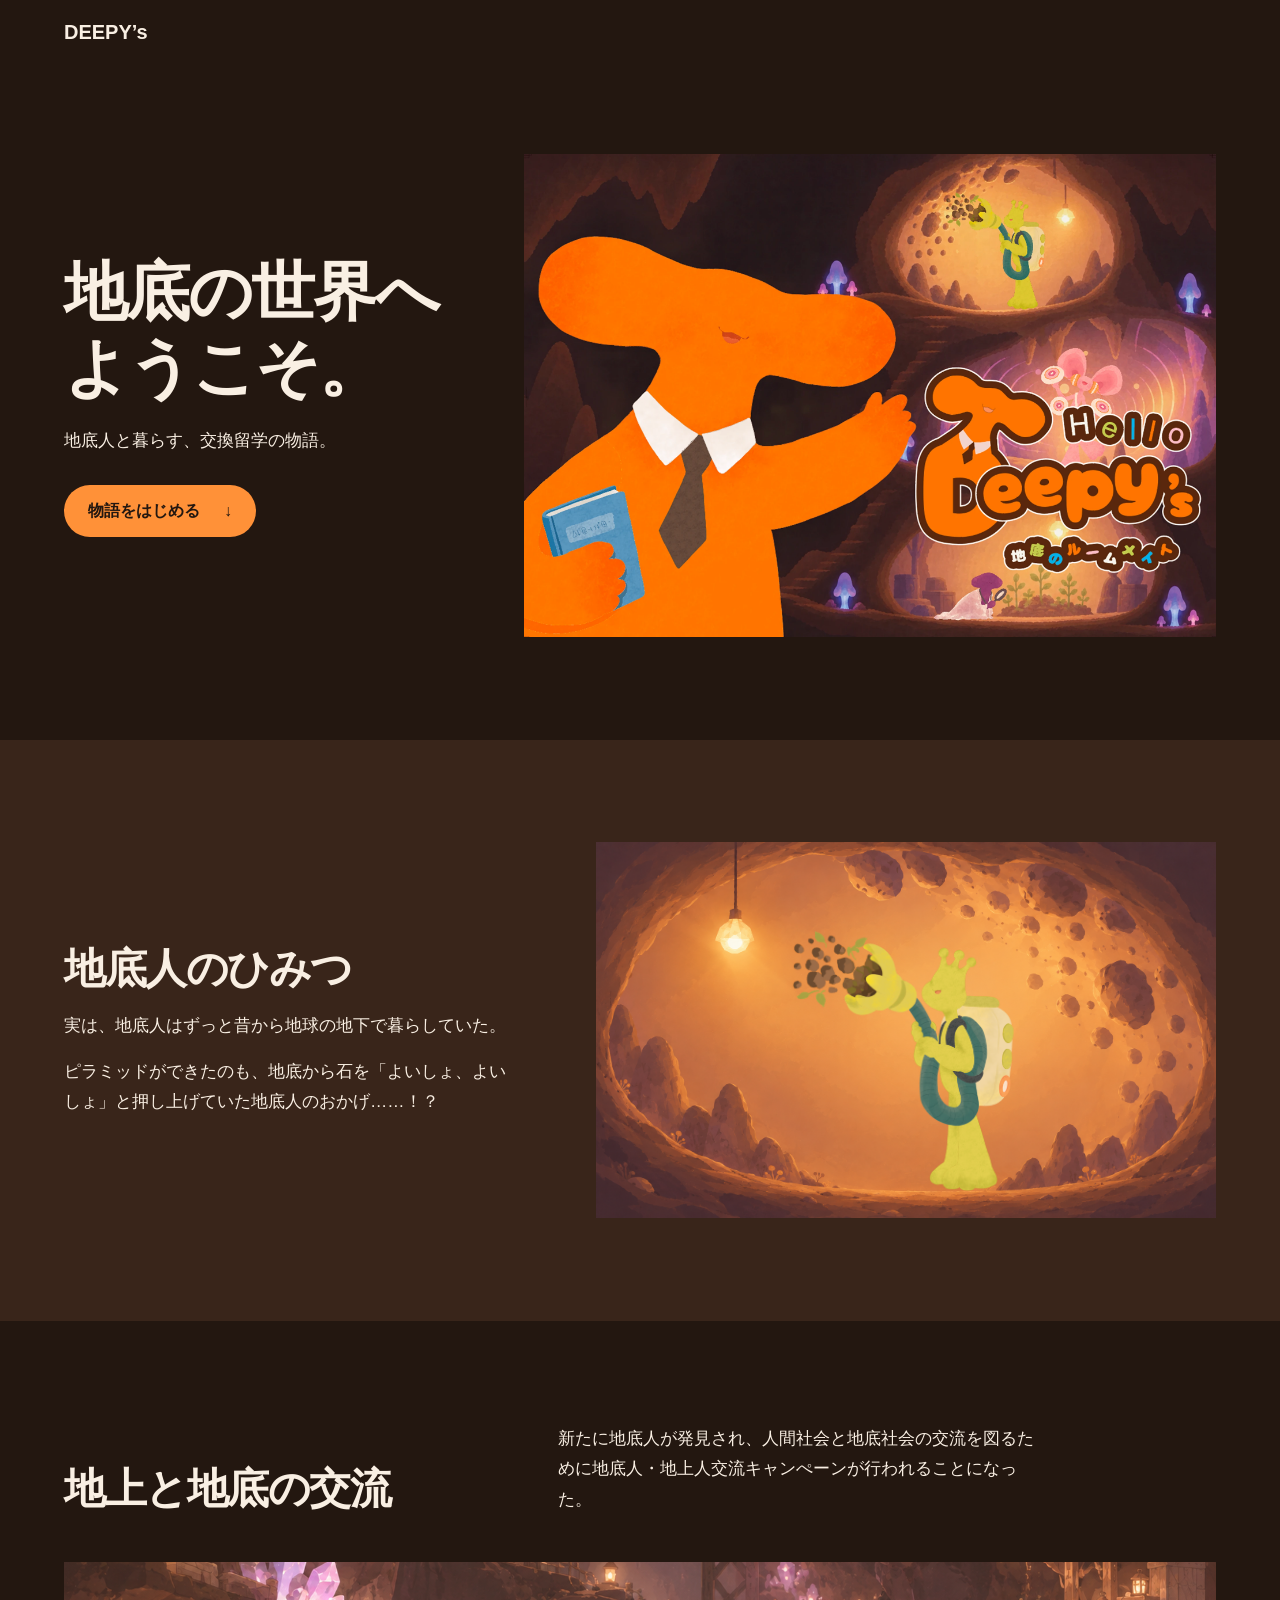
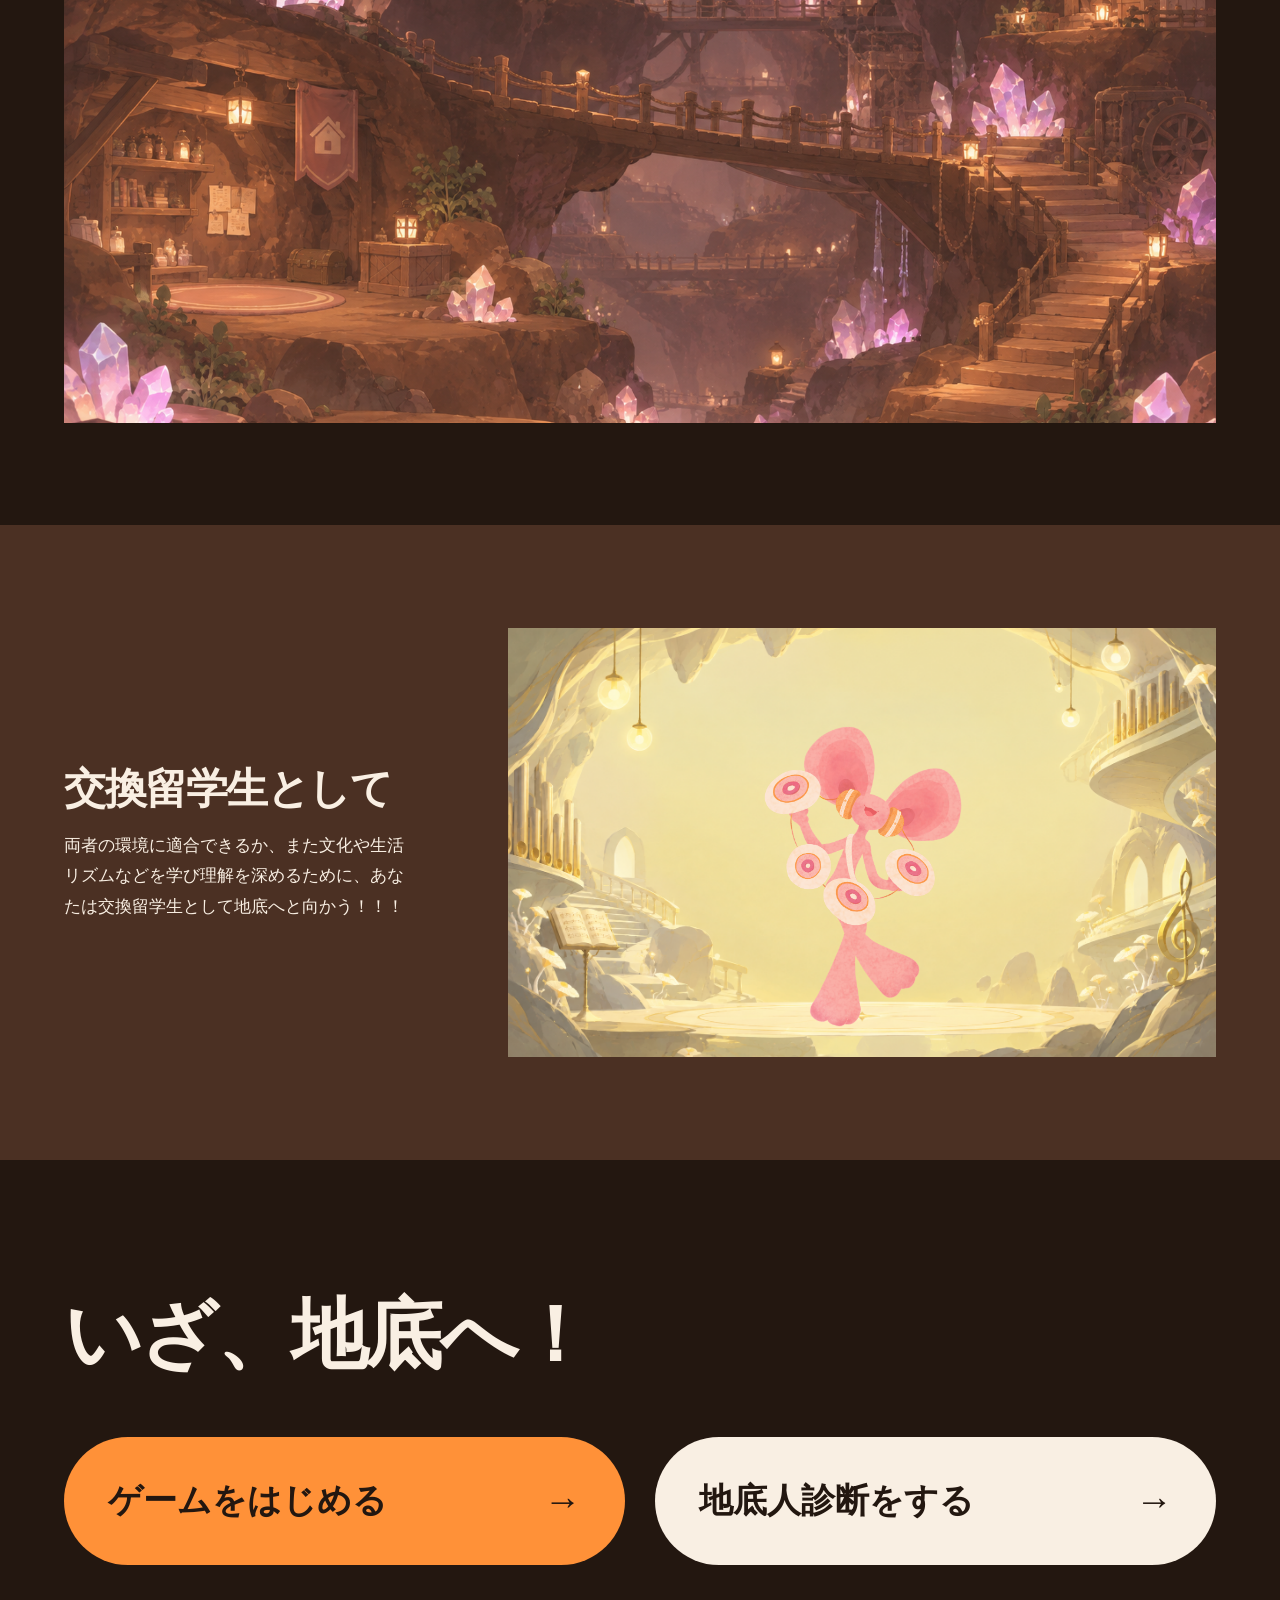
==== lp.html @ c67ef43b "LPと交流スペースの背景追加" ====
<!doctype html>
<html lang="ja">

<head>
  <meta charset="UTF-8" />
  <meta name="viewport" content="width=device-width, initial-scale=1.0" />
  <meta name="description" content="地底人と暮らす DEEPY’s。地底の物語を読んで、ゲームや地底人診断を楽しもう。" />
  <title>DEEPY’s | 地底のルームメイト</title>
  <link rel="icon" href="./images/deepy.png" />
  <link rel="stylesheet" href="./css/lp.css" />
  <script src="./js/lp.js" defer></script>
</head>

<body>
  <header class="masthead page-width">
    <p class="wordmark">DEEPY’s</p>
  </header>

  <main>
    <section class="hero page-width" aria-labelledby="welcome">
      <div class="hero-copy">
        <h1 id="welcome" data-reveal>地底の世界へ<br />ようこそ。</h1>
        <p data-reveal>地底人と暮らす、交換留学の物語。</p>
        <a class="action action-primary" href="#story" data-reveal>
          物語をはじめる <span aria-hidden="true">↓</span>
        </a>
      </div>
      <figure class="hero-art" data-reveal>
        <img src="./images/firstview.webp" alt="ディーピーが地底人たちの住む洞窟を案内しているイラスト" width="2400"
          height="1677" fetchpriority="high" />
      </figure>
    </section>

    <section class="chapter chapter-discovery" aria-labelledby="story">
      <div class="chapter-layout page-width">
        <div class="chapter-copy">
          <h2 id="story" tabindex="-1" data-reveal>地底人のひみつ</h2>
          <p data-reveal>実は、地底人はずっと昔から地球の地下で暮らしていた。</p>
          <p data-reveal>ピラミッドができたのも、地底から石を「よいしょ、よいしょ」と押し上げていた地底人のおかげ……！？</p>
        </div>
        <figure class="chapter-art character-scene" data-reveal>
          <img src="./images/chippy-bg.png" alt="ランプに照らされた土の洞窟" width="1609" height="977" loading="lazy" />
          <img class="character" src="./images/green.png" alt="地底人のチッピー" width="1962" height="2223" loading="lazy" />
        </figure>
      </div>
    </section>

    <section class="chapter chapter-exchange" aria-labelledby="exchange">
      <div class="page-width chapter-layout">
        <div class="chapter-copy">
          <h2 id="exchange" data-reveal>地上と地底の交流</h2>
          <p data-reveal>新たに地底人が発見され、人間社会と地底社会の交流を図るために地底人・地上人交流キャンぺーンが行われることになった。</p>
        </div>
        <figure class="chapter-art" data-reveal>
          <img src="./images/home-bg.png" alt="橋と明かりが広がる地底の街" width="1672" height="941" loading="lazy" />
        </figure>
      </div>
    </section>

    <section class="chapter chapter-departure" aria-labelledby="departure">
      <div class="chapter-layout page-width">
        <div class="chapter-copy">
          <h2 id="departure" data-reveal>交換留学生として</h2>
          <p data-reveal>両者の環境に適合できるか、また文化や生活リズムなどを学び理解を深めるために、あなたは交換留学生として地底へと向かう！！！</p>
        </div>
        <figure class="chapter-art character-scene" data-reveal>
          <img src="./images/simpy-bg.png" alt="地底の音楽室" width="1610" height="977" loading="lazy" />
          <img class="character" src="./images/pink.png" alt="地底人のシンピー" width="1383" height="2066" loading="lazy" />
        </figure>
      </div>
    </section>

    <section id="entrances" class="entrances" aria-labelledby="next">
      <div class="entrance-layout page-width">
        <h2 id="next" data-reveal>いざ、地底へ！</h2>
        <div class="entrance-links">
          <a class="action action-primary" href="./index.html" data-reveal>
            ゲームをはじめる <span aria-hidden="true">→</span>
          </a>
          <a class="action action-secondary" href="./sindan.html" data-reveal>
            地底人診断をする <span aria-hidden="true">→</span>
          </a>
        </div>
      </div>
    </section>
  </main>
</body>

</html>
---- css/lp.css ----
:root {
  color-scheme: dark;
  --cave: #231710;
  --soil: #39251a;
  --clay: #4b3023;
  --paper: #f9efe3;
  --orange: #ff9138;
  --gutter: clamp(20px, 5vw, 72px);
  --text: clamp(16px, 1.35vw, 19px);
  --heading: clamp(30px, 3.25vw, 47px);
  --display: clamp(40px, 5vw, 72px);
  font-family: "Hiragino Maru Gothic ProN", "Yu Gothic", "Hiragino Sans", sans-serif;
  background: var(--cave);
  color: var(--paper);
}

*, *::before, *::after {
  box-sizing: border-box;
}

body,
h1, h2, p, figure {
  margin: 0;
}

img {
  display: block;
  width: 100%;
  height: auto;
}

h1, h2 {
  font-weight: 800;
  line-height: 1.2;
  letter-spacing: -0.035em;
}

p {
  font-size: var(--text);
  line-height: 1.75;
}

.page-width {
  width: min(calc(100% - 2 * var(--gutter)), 1280px);
  margin-inline: auto;
}

.masthead {
  padding-block: 20px;
}

.wordmark {
  font-size: 20px;
  font-weight: 800;
  line-height: 1.2;
}

.hero {
  display: grid;
  grid-template-columns: minmax(0, 4fr) minmax(0, 7fr);
  align-items: center;
  gap: clamp(28px, 5vw, 72px);
  padding-block: clamp(28px, 7vw, 104px) clamp(56px, 8vw, 116px);
}

.hero-copy h1 {
  font-size: var(--display);
}

.hero-copy p {
  margin-top: 18px;
}

.hero-copy .action {
  margin-top: 30px;
}

.hero-art {
  overflow: hidden;
  background: var(--soil);
}

.action {
  display: inline-flex;
  align-items: center;
  justify-content: space-between;
  gap: 24px;
  min-height: 52px;
  padding: 12px 24px;
  border-radius: 999px;
  color: var(--cave);
  font-size: 16px;
  font-weight: 800;
  text-decoration: none;
  transition: transform 180ms ease;
}

.action-primary {
  background: var(--orange);
}

.action-secondary {
  background: var(--paper);
}

.action:hover {
  transform: translateY(-3px);
}

.action:active {
  transform: translateY(1px);
}

.action:focus-visible,
#story:focus-visible {
  outline: 3px solid var(--paper);
  outline-offset: 5px;
}

.chapter {
  padding-block: clamp(50px, 8vw, 116px);
}

.chapter-discovery {
  background: var(--soil);
}

.chapter-exchange {
  background: var(--cave);
}

.chapter-departure {
  background: var(--clay);
}

.chapter-layout {
  display: grid;
  grid-template-columns: minmax(0, 5fr) minmax(0, 7fr);
  gap: clamp(24px, 7vw, 96px);
  align-items: center;
}

.chapter h2 {
  font-size: var(--heading);
  text-wrap: balance;
}

.chapter-copy p {
  max-width: 28em;
  margin-top: 16px;
}

#story {
  scroll-margin-block-start: 36px;
}

.chapter-exchange .chapter-layout {
  grid-template-columns: 1fr;
  gap: clamp(24px, 4vw, 48px);
}

@media (min-width: 641px) {
  .chapter-exchange .chapter-copy {
    display: grid;
    grid-template-columns: minmax(0, 5fr) minmax(0, 7fr);
    align-items: end;
    gap: 24px;
  }

  .chapter-exchange .chapter-copy p {
    margin-top: 0;
  }

  .chapter-exchange .chapter-art img {
    aspect-ratio: 5 / 2;
    object-fit: cover;
  }
}

.chapter-departure .chapter-layout {
  grid-template-columns: minmax(0, 4fr) minmax(0, 8fr);
}

.character-scene {
  position: relative;
  overflow: hidden;
}

.character {
  position: absolute;
  inset: auto auto 7% 50%;
  width: auto;
  height: 71%;
  transform: translateX(-50%);
}

.entrances {
  padding-block: clamp(72px, 10vw, 148px);
}

.entrances h2 {
  font-size: clamp(40px, 6vw, 88px);
  text-wrap: balance;
}

.entrance-layout {
  display: grid;
  gap: clamp(28px, 4.5vw, 64px);
}

.entrance-links {
  display: grid;
  grid-template-columns: repeat(2, minmax(0, 1fr));
  gap: clamp(16px, 2.4vw, 36px);
}

.entrance-links .action {
  min-height: clamp(88px, 10vw, 144px);
  gap: clamp(14px, 2vw, 28px);
  padding-inline: clamp(20px, 3.4vw, 52px);
  font-size: clamp(22px, 2.65vw, 38px);
}

.entrance-links .action span {
  flex: none;
  font-size: 1.1em;
}

@media (max-width: 820px) {
  .hero {
    grid-template-columns: 1fr;
    gap: 26px;
    padding-top: 14px;
  }

  .hero-art {
    grid-row: 1;
  }

  .hero-copy h1 br {
    display: none;
  }

  .chapter-departure .chapter-layout {
    grid-template-columns: minmax(0, 5fr) minmax(0, 7fr);
  }
}

@media (max-width: 640px) {
  .hero-copy h1 br {
    display: initial;
  }

  .chapter .chapter-layout {
    grid-template-columns: 1fr;
  }

  .entrance-links {
    grid-template-columns: 1fr;
  }
}

@media (prefers-reduced-motion: no-preference) {
  html {
    scroll-behavior: smooth;
  }

  .is-revealed {
    animation: reveal 450ms ease-out backwards;
  }

  .hero-copy > p,
  .chapter-copy > p,
  .entrance-links > :last-child {
    animation-delay: 70ms;
  }

  .hero-art,
  .hero-copy .action,
  .chapter-art,
  .chapter-copy > p + p {
    animation-delay: 140ms;
  }

  .hero-art.is-revealed img {
    animation: settle-art 1450ms ease-out;
  }
}

@media (prefers-reduced-motion: reduce) {
  .action {
    transition: none;
  }

  .action:hover,
  .action:active {
    transform: none;
  }
}

@keyframes reveal {
  from { opacity: 0.18; transform: translateY(16px); }
  to { opacity: 1; transform: translateY(0); }
}

@keyframes settle-art {
  from { transform: scale(1.035); }
  to { transform: scale(1); }
}
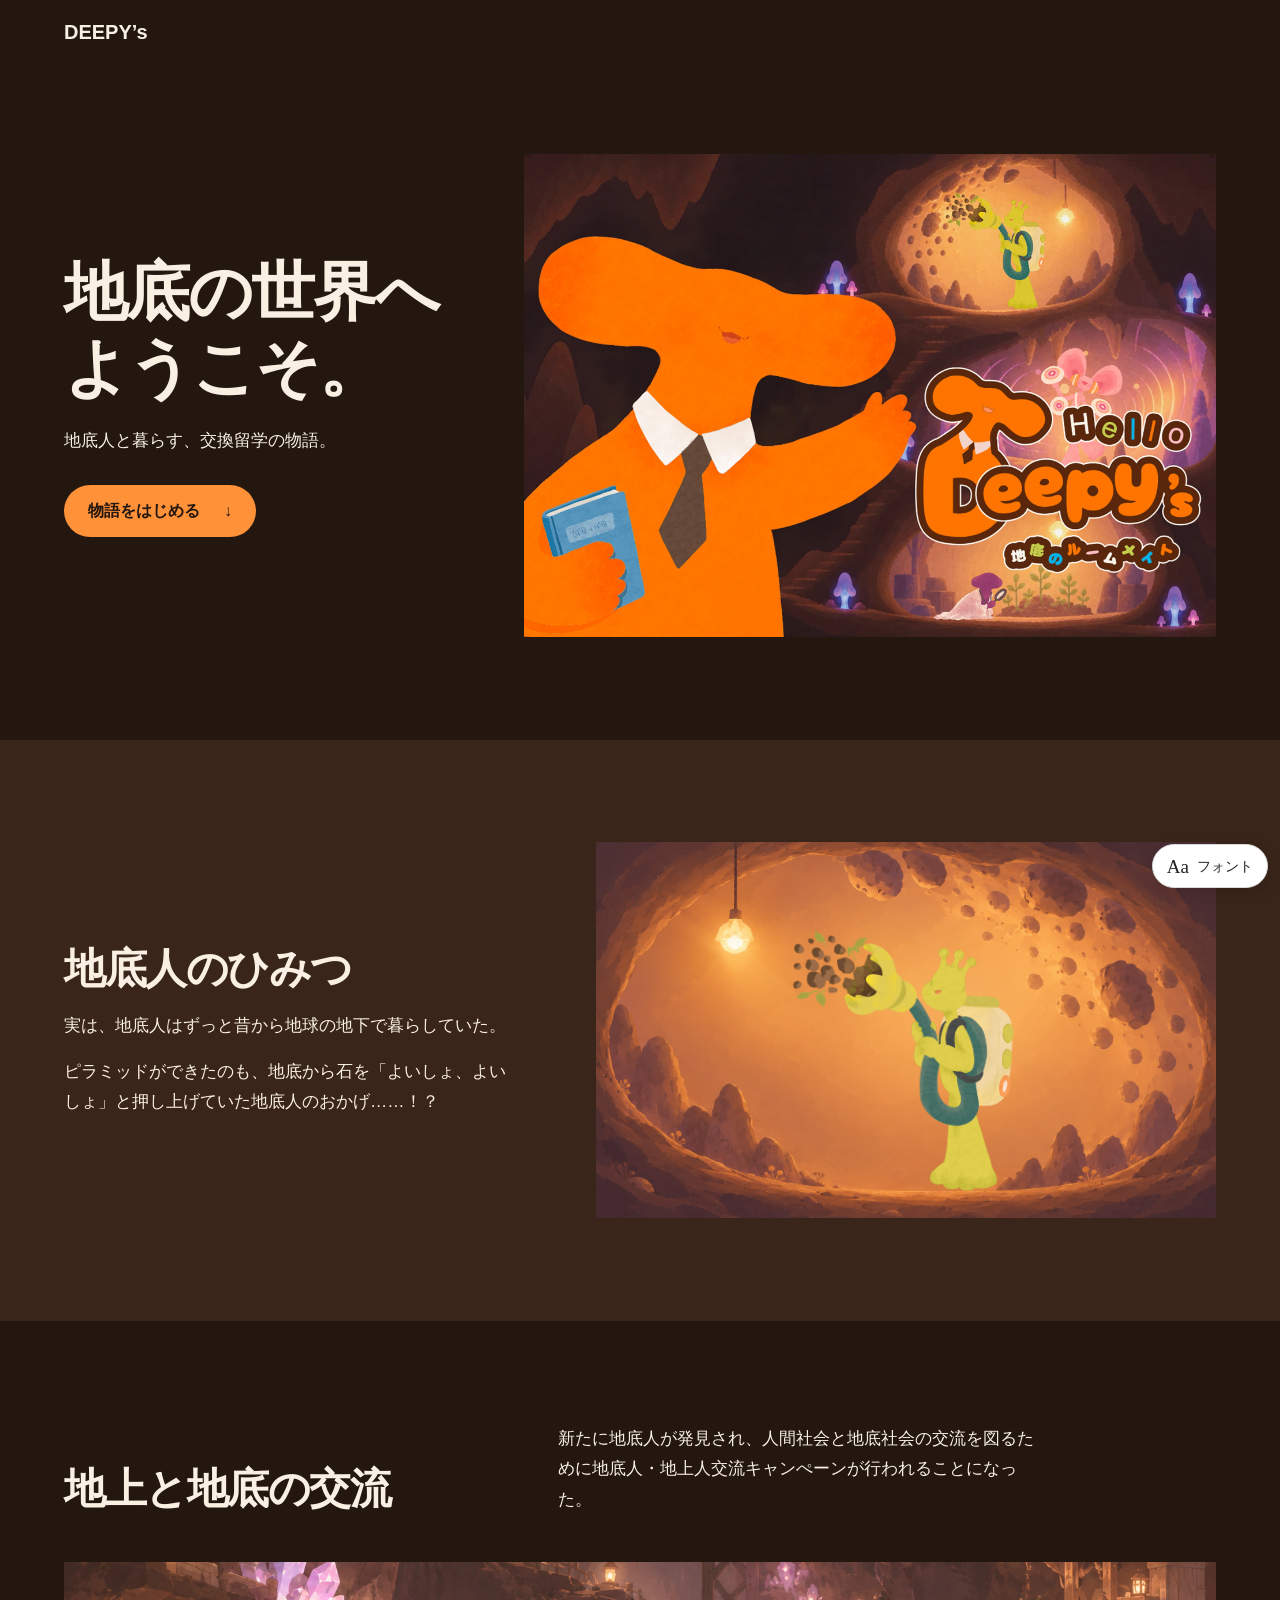
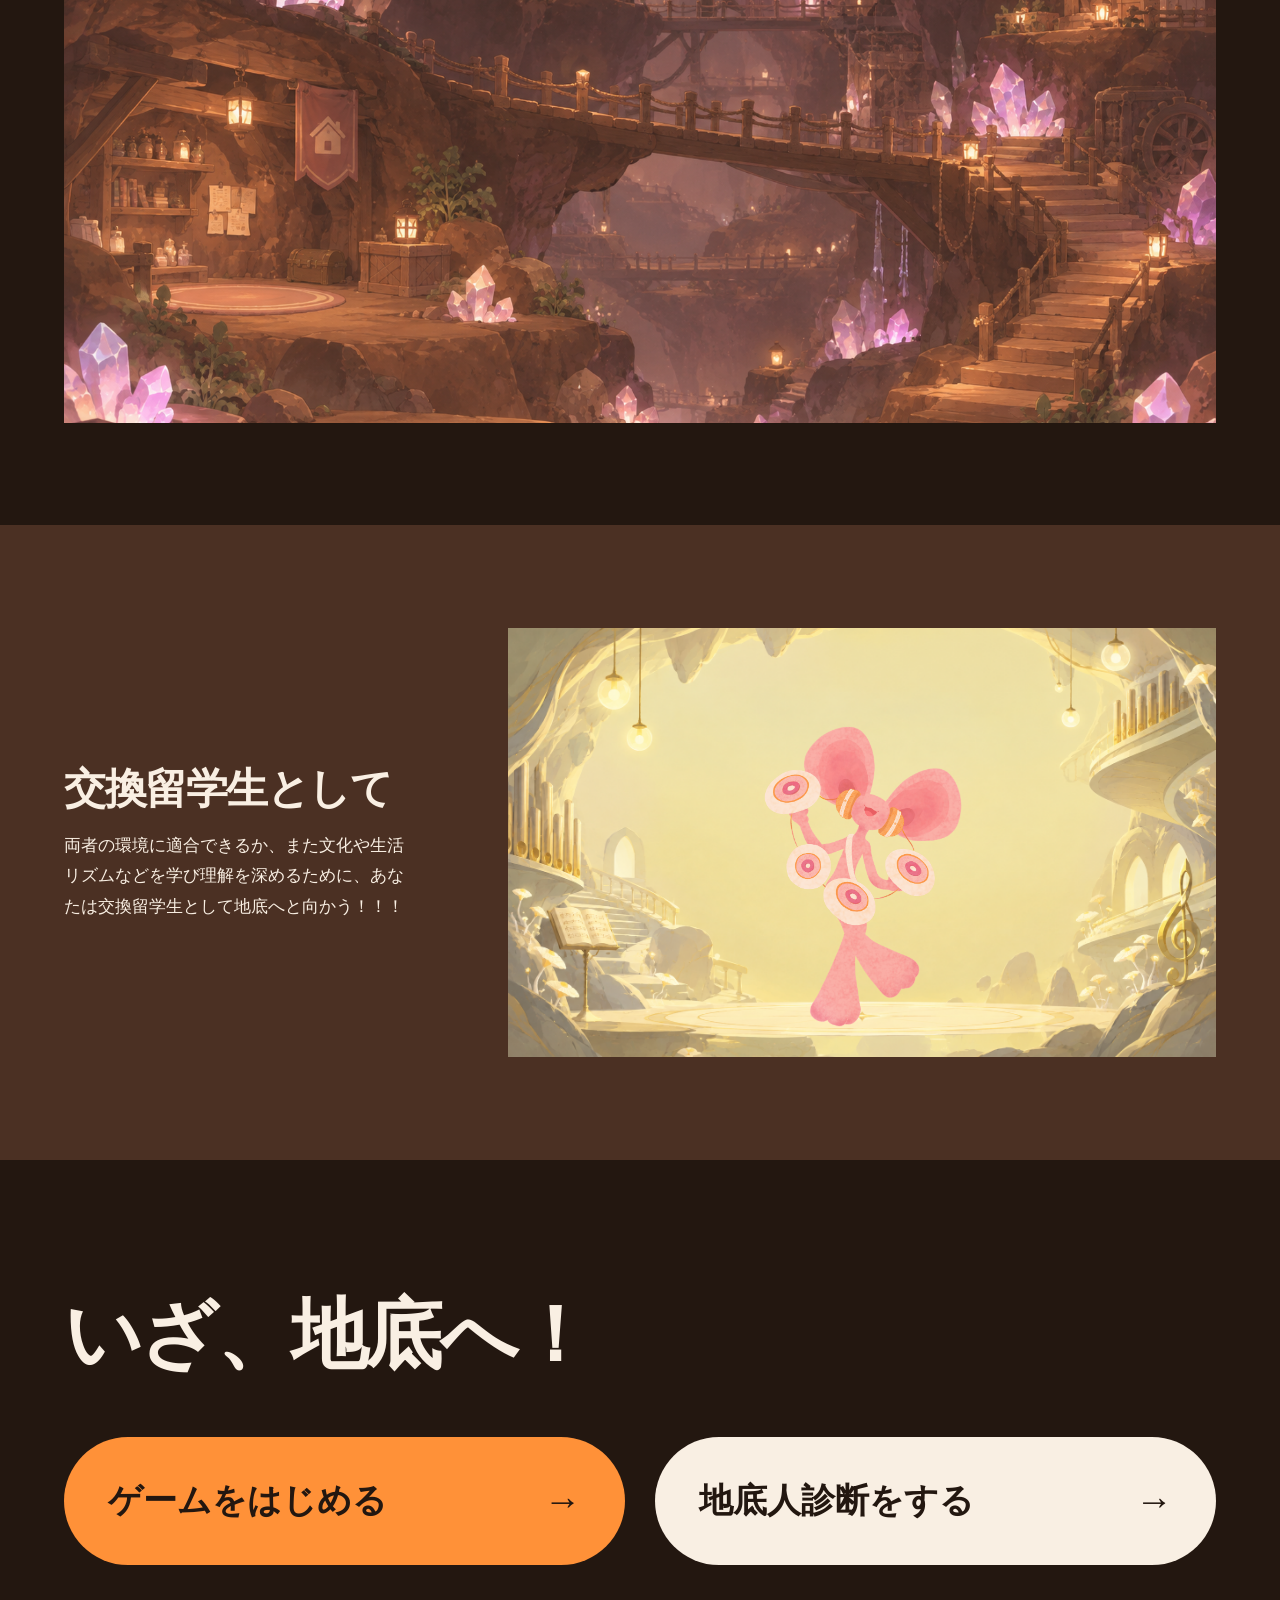
==== commit 1aa74906: "ホーム・交流スペース編集とフォントテスター追加" ====
--- a/lp.html
+++ b/lp.html
@@ -8,6 +8,8 @@
   <title>DEEPY’s | 地底のルームメイト</title>
   <link rel="icon" href="./images/deepy.png" />
   <link rel="stylesheet" href="./css/lp.css" />
+  <link rel="stylesheet" href="./css/font-preview.css?v=20261123-hover" />
+  <script src="./js/font-preview.js?v=20261123-custom-only"></script>
   <script src="./js/lp.js" defer></script>
 </head>
 
--- a/css/font-preview.css
+++ b/css/font-preview.css
@@ -0,0 +1,280 @@
+@font-face {
+  font-family: "Deepys Tanuki Magic";
+  src: url("../fonts/TanukiMagic.woff2") format("woff2");
+  font-style: normal;
+  font-weight: 400;
+  font-display: swap;
+}
+
+@font-face {
+  font-family: "Deepys Dela Gothic One";
+  src: url("../fonts/DelaGothicOne-Regular.woff2") format("woff2");
+  font-style: normal;
+  font-weight: 400;
+  font-display: swap;
+}
+
+/* Custom fonts are loaded from the visitor's own files. */
+:root {
+  --preview-font-family: "Hiragino Maru Gothic ProN", "Yu Gothic", sans-serif;
+}
+
+html[data-preview-font]:not([data-preview-font="original"])[data-preview-scope="all"] body {
+  font-family: var(--preview-font-family);
+  font-synthesis: none;
+}
+
+html[data-preview-font]:not([data-preview-font="original"])[data-preview-scope="all"]
+  :is(button, input, select, textarea):not(.font-preview *) {
+  font-family: inherit;
+}
+
+html[data-preview-font]:not([data-preview-font="original"])[data-preview-scope="headings"]
+  :is(h1, h2, h3, h4, h5, h6, button, [role="button"], .nav-item, .action,
+    .wordmark, .descent-title, .chippy-dialogue-name, .diagnosis-kicker,
+    .diagnosis-question-number):not(.font-preview *) {
+  font-family: var(--preview-font-family);
+  font-synthesis: none;
+}
+
+.font-preview {
+  --preview-inset-left: max(12px, env(safe-area-inset-left));
+  --preview-inset-right: max(12px, env(safe-area-inset-right));
+  --preview-inset-bottom: max(12px, env(safe-area-inset-bottom));
+  --preview-muted: #595959;
+  --preview-outline: #d9d9d9;
+  position: fixed;
+  right: var(--preview-inset-right);
+  bottom: var(--preview-inset-bottom);
+  z-index: 900;
+  color-scheme: light;
+  color: #222;
+  font: 14px/1.5 -apple-system, BlinkMacSystemFont, "Hiragino Sans", "Yu Gothic", sans-serif;
+  letter-spacing: normal;
+  text-align: left;
+}
+
+.font-preview * {
+  box-sizing: border-box;
+}
+
+.font-preview [hidden],
+.font-preview-status:empty {
+  display: none !important;
+}
+
+.font-preview button {
+  color: inherit;
+  font: inherit;
+  cursor: pointer;
+}
+
+.font-preview-panel,
+.font-preview-toggle {
+  background: #fff;
+  border: 1px solid var(--preview-outline);
+  box-shadow: 0 4px 14px rgb(0 0 0 / 12%);
+}
+
+.font-preview-panel {
+  width: min(320px, calc(100vw - var(--preview-inset-left) - var(--preview-inset-right)));
+  max-height: calc(100dvh - var(--preview-inset-bottom) - max(12px, env(safe-area-inset-top)) - 52px);
+  overflow-y: auto;
+  overscroll-behavior: contain;
+  margin-bottom: 8px;
+  padding: 16px;
+  border-radius: 16px;
+}
+
+.font-preview-toggle {
+  display: flex;
+  align-items: center;
+  gap: 8px;
+  min-height: 44px;
+  margin-left: auto;
+  padding: 8px 14px;
+  border-radius: 999px;
+}
+
+.font-preview-monogram {
+  font: 500 19px/1 Georgia, serif;
+}
+
+.font-preview-header {
+  display: flex;
+  align-items: center;
+  justify-content: space-between;
+  gap: 8px;
+  margin-bottom: 12px;
+}
+
+.font-preview .font-preview-title {
+  margin: 0;
+  font: inherit;
+  font-size: 16px;
+  font-weight: 600;
+  letter-spacing: normal;
+}
+
+.font-preview .font-preview-close {
+  flex: 0 0 40px;
+  height: 40px;
+  padding: 0;
+  border: 0;
+  border-radius: 8px;
+  background: transparent;
+  color: var(--preview-muted);
+  font-size: 22px;
+}
+
+.font-preview fieldset {
+  min-width: 0;
+  margin: 0 0 14px;
+  padding: 0;
+  border: 0;
+}
+
+.font-preview legend {
+  margin-bottom: 6px;
+  padding: 0;
+  color: var(--preview-muted);
+  font-size: 12px;
+  font-weight: 600;
+}
+
+.font-preview-options {
+  display: grid;
+  grid-template-columns: repeat(2, minmax(0, 1fr));
+  gap: 6px;
+}
+
+.font-preview-choice,
+.font-preview-upload {
+  position: relative;
+}
+
+.font-preview-choice input,
+.font-preview-file {
+  position: absolute;
+  inset: 0;
+  z-index: 1;
+  width: 100%;
+  height: 100%;
+  margin: 0;
+  opacity: 0;
+  cursor: pointer;
+}
+
+.font-preview-choice span,
+.font-preview-upload {
+  display: flex;
+  align-items: center;
+  justify-content: center;
+  min-height: 44px;
+  padding: 6px;
+  border: 1px solid var(--preview-outline);
+  border-radius: 8px;
+  background: #fff;
+  font-size: 12px;
+  text-align: center;
+  overflow-wrap: anywhere;
+}
+
+.font-preview-choice span {
+  height: 100%;
+}
+
+.font-preview-choice input:checked + span {
+  border-color: #999;
+  background: #efefef;
+  font-weight: 600;
+}
+
+.font-preview button,
+.font-preview-choice span,
+.font-preview-upload {
+  transition: background-color 140ms ease, border-color 140ms ease,
+    box-shadow 140ms ease, color 140ms ease, transform 140ms ease;
+}
+
+@media (hover: hover) and (pointer: fine) {
+  .font-preview button:hover,
+  .font-preview-choice:hover span,
+  .font-preview-upload:hover {
+    border-color: #aaa;
+    background: #f7f7f7;
+    color: #222;
+    box-shadow: 0 2px 5px rgb(0 0 0 / 10%);
+    transform: translateY(-1px);
+  }
+
+  .font-preview .font-preview-toggle:hover {
+    box-shadow: 0 6px 18px rgb(0 0 0 / 16%);
+    transform: translateY(-2px);
+  }
+
+  .font-preview-choice:hover input:checked + span {
+    border-color: #888;
+    background: #e6e6e6;
+  }
+}
+
+.font-preview button:active,
+.font-preview-choice input:active + span,
+.font-preview-choice input:checked:active + span,
+.font-preview-upload:active {
+  border-color: #888;
+  background: #dedede;
+  box-shadow: inset 0 2px 4px rgb(0 0 0 / 12%);
+  transform: translateY(1px);
+}
+
+.font-preview .font-preview-toggle:active {
+  box-shadow: inset 0 2px 4px rgb(0 0 0 / 12%);
+  transform: translateY(1px);
+}
+
+.font-preview button:focus-visible,
+.font-preview-choice input:focus-visible + span,
+.font-preview-upload:has(:focus-visible) {
+  outline: 2px solid #555;
+  outline-offset: 2px;
+}
+
+.font-preview .font-preview-sample {
+  margin: 0 0 12px;
+  padding: 12px 8px;
+  border-radius: 8px;
+  background: #f7f7f7;
+  font-family: var(--preview-font-family);
+  font-size: 20px;
+  font-weight: 400;
+  font-synthesis: none;
+  line-height: 1.5;
+  text-align: center;
+  overflow-wrap: anywhere;
+}
+
+.font-preview .font-preview-local-note,
+.font-preview .font-preview-status {
+  margin: 7px 0 0;
+  color: var(--preview-muted);
+  font-size: 11px;
+  line-height: 1.5;
+  overflow-wrap: anywhere;
+}
+
+@media (prefers-reduced-motion: reduce) {
+  .font-preview button,
+  .font-preview-choice span,
+  .font-preview-upload {
+    transition: none;
+    transform: none !important;
+  }
+}
+
+@media print {
+  .font-preview {
+    display: none;
+  }
+}
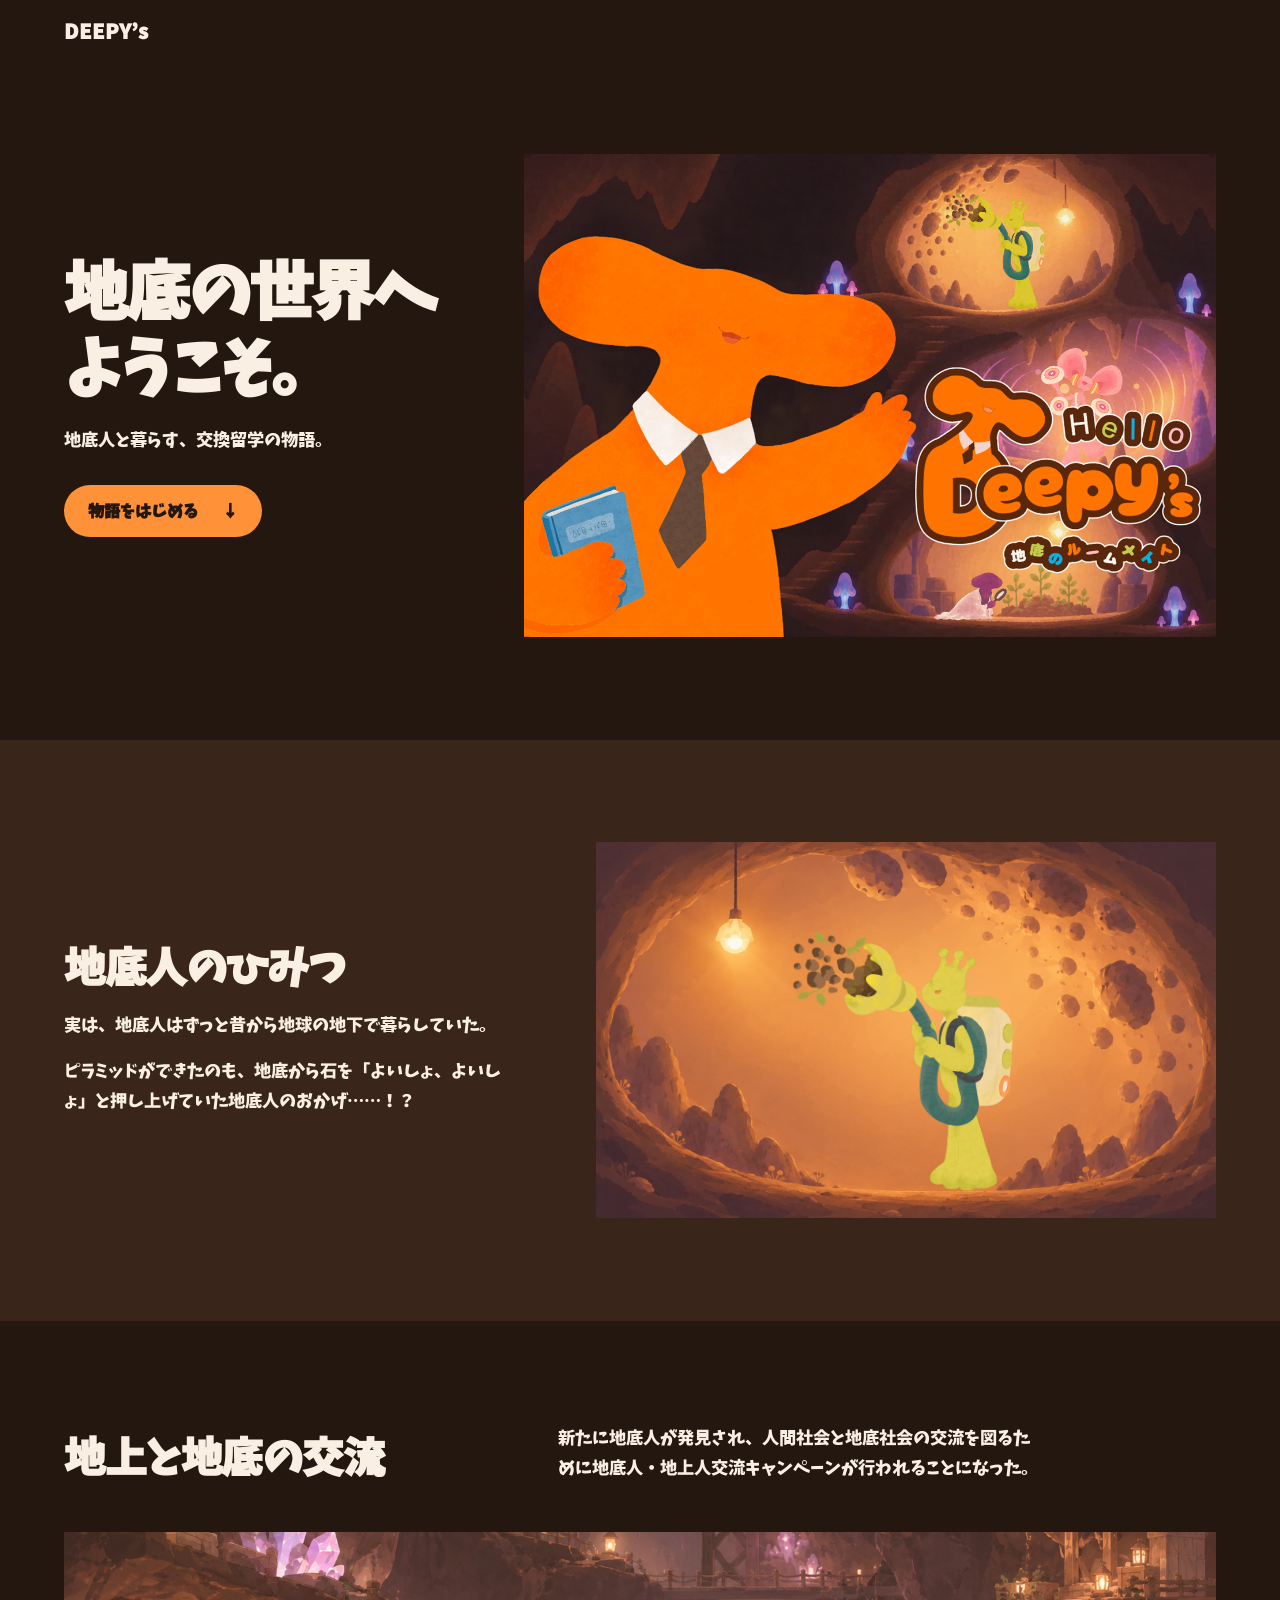
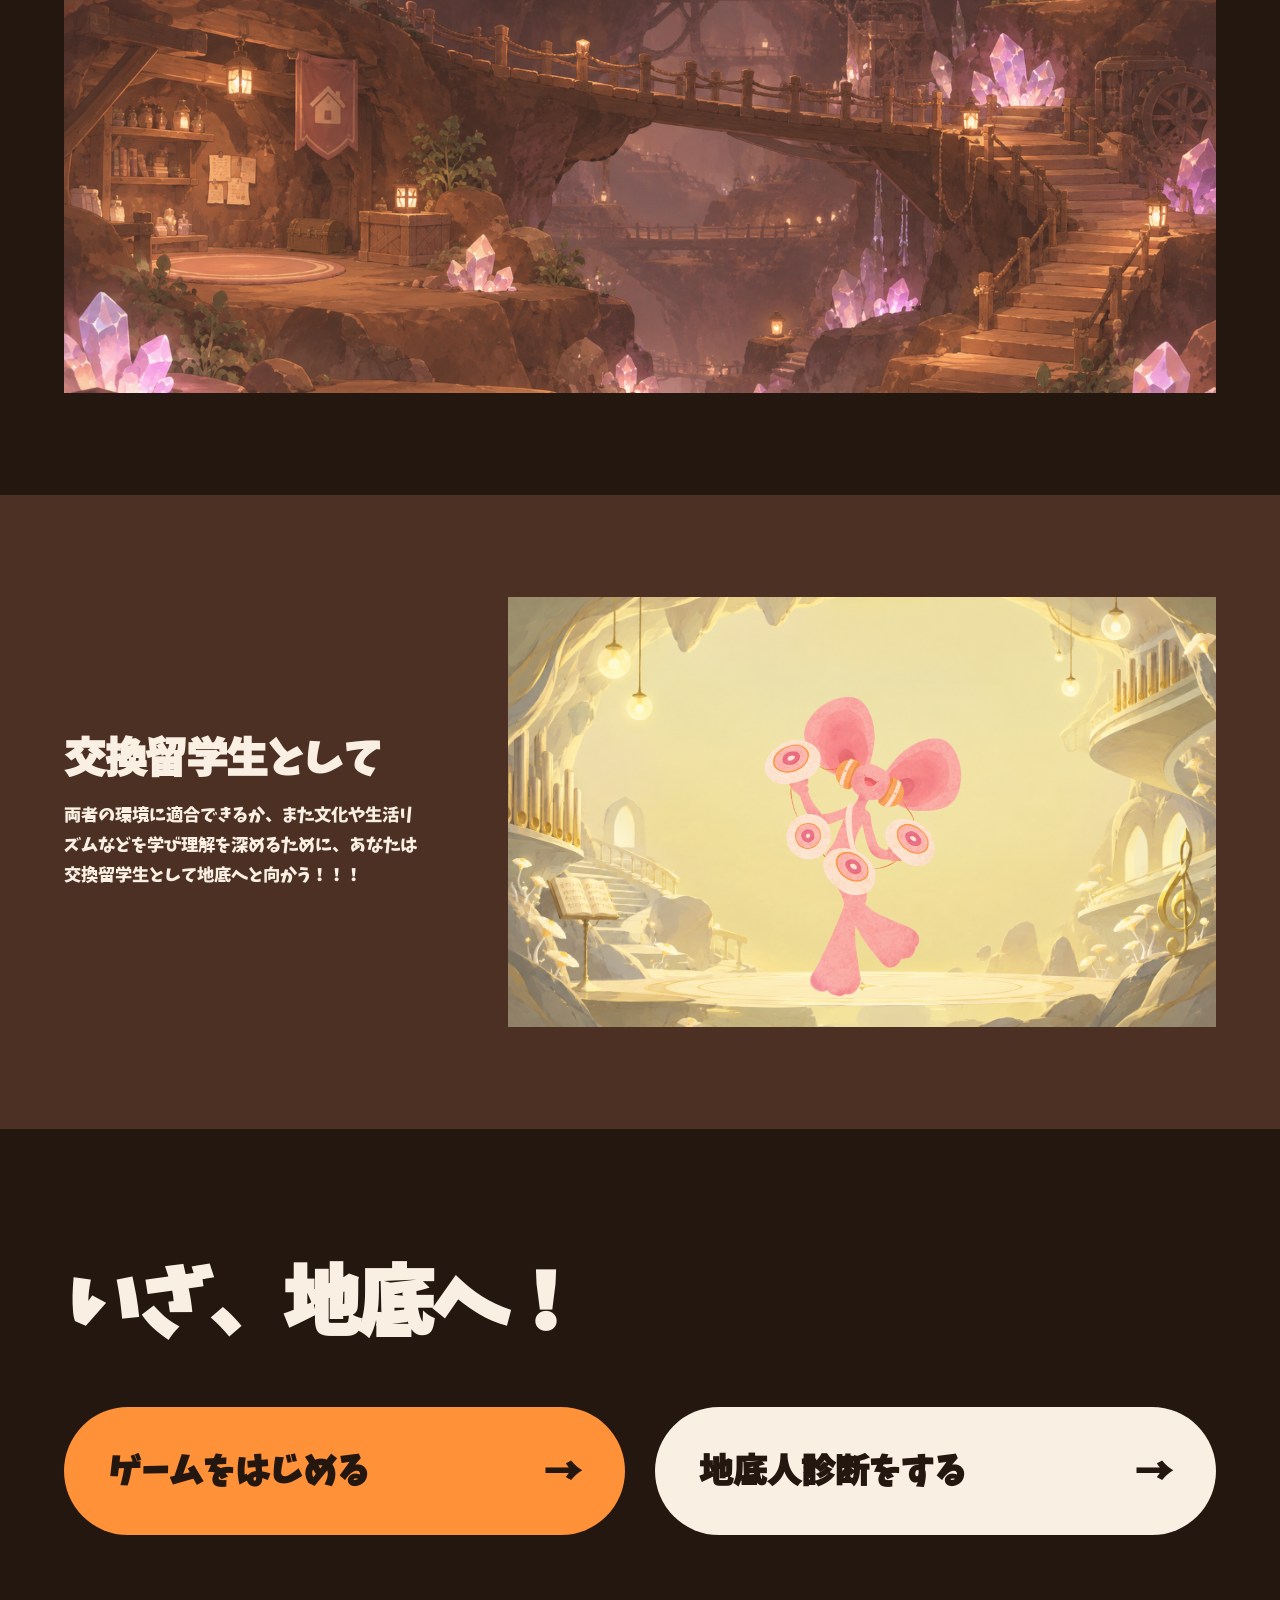
==== commit a7734262: "タイマー追加とスペース編集" ====
--- a/lp.html
+++ b/lp.html
@@ -7,9 +7,8 @@
   <meta name="description" content="地底人と暮らす DEEPY’s。地底の物語を読んで、ゲームや地底人診断を楽しもう。" />
   <title>DEEPY’s | 地底のルームメイト</title>
   <link rel="icon" href="./images/deepy.png" />
-  <link rel="stylesheet" href="./css/lp.css" />
-  <link rel="stylesheet" href="./css/font-preview.css?v=20261123-hover" />
-  <script src="./js/font-preview.js?v=20261123-custom-only"></script>
+  <link rel="stylesheet" href="./css/fonts.css" />
+  <link rel="stylesheet" href="./css/lp.css?v=20261124-keifont" />
   <script src="./js/lp.js" defer></script>
 </head>
 
@@ -79,7 +78,7 @@
           <a class="action action-primary" href="./index.html" data-reveal>
             ゲームをはじめる <span aria-hidden="true">→</span>
           </a>
-          <a class="action action-secondary" href="./sindan.html" data-reveal>
+          <a class="action action-secondary" href="./index.html?view=diagnosis" data-reveal>
             地底人診断をする <span aria-hidden="true">→</span>
           </a>
         </div>
--- a/css/fonts.css
+++ b/css/fonts.css
@@ -0,0 +1,23 @@
+/* Keifont's original TTF is packaged as WOFF2. See fonts/keifont-notices/. */
+@font-face {
+  font-family: "Keifont";
+  src: url("../fonts/keifont.woff2") format("woff2");
+  font-style: normal;
+  font-weight: 400;
+  font-display: swap;
+}
+
+html {
+  font-family: "Keifont", "Hiragino Maru Gothic ProN", "Yu Gothic", "Hiragino Sans", sans-serif;
+}
+
+button,
+input,
+select,
+textarea {
+  font-family: inherit;
+}
+
+input::file-selector-button {
+  font-family: inherit;
+}
--- a/css/lp.css
+++ b/css/lp.css
@@ -9,7 +9,6 @@
   --text: clamp(16px, 1.35vw, 19px);
   --heading: clamp(30px, 3.25vw, 47px);
   --display: clamp(40px, 5vw, 72px);
-  font-family: "Hiragino Maru Gothic ProN", "Yu Gothic", "Hiragino Sans", sans-serif;
   background: var(--cave);
   color: var(--paper);
 }
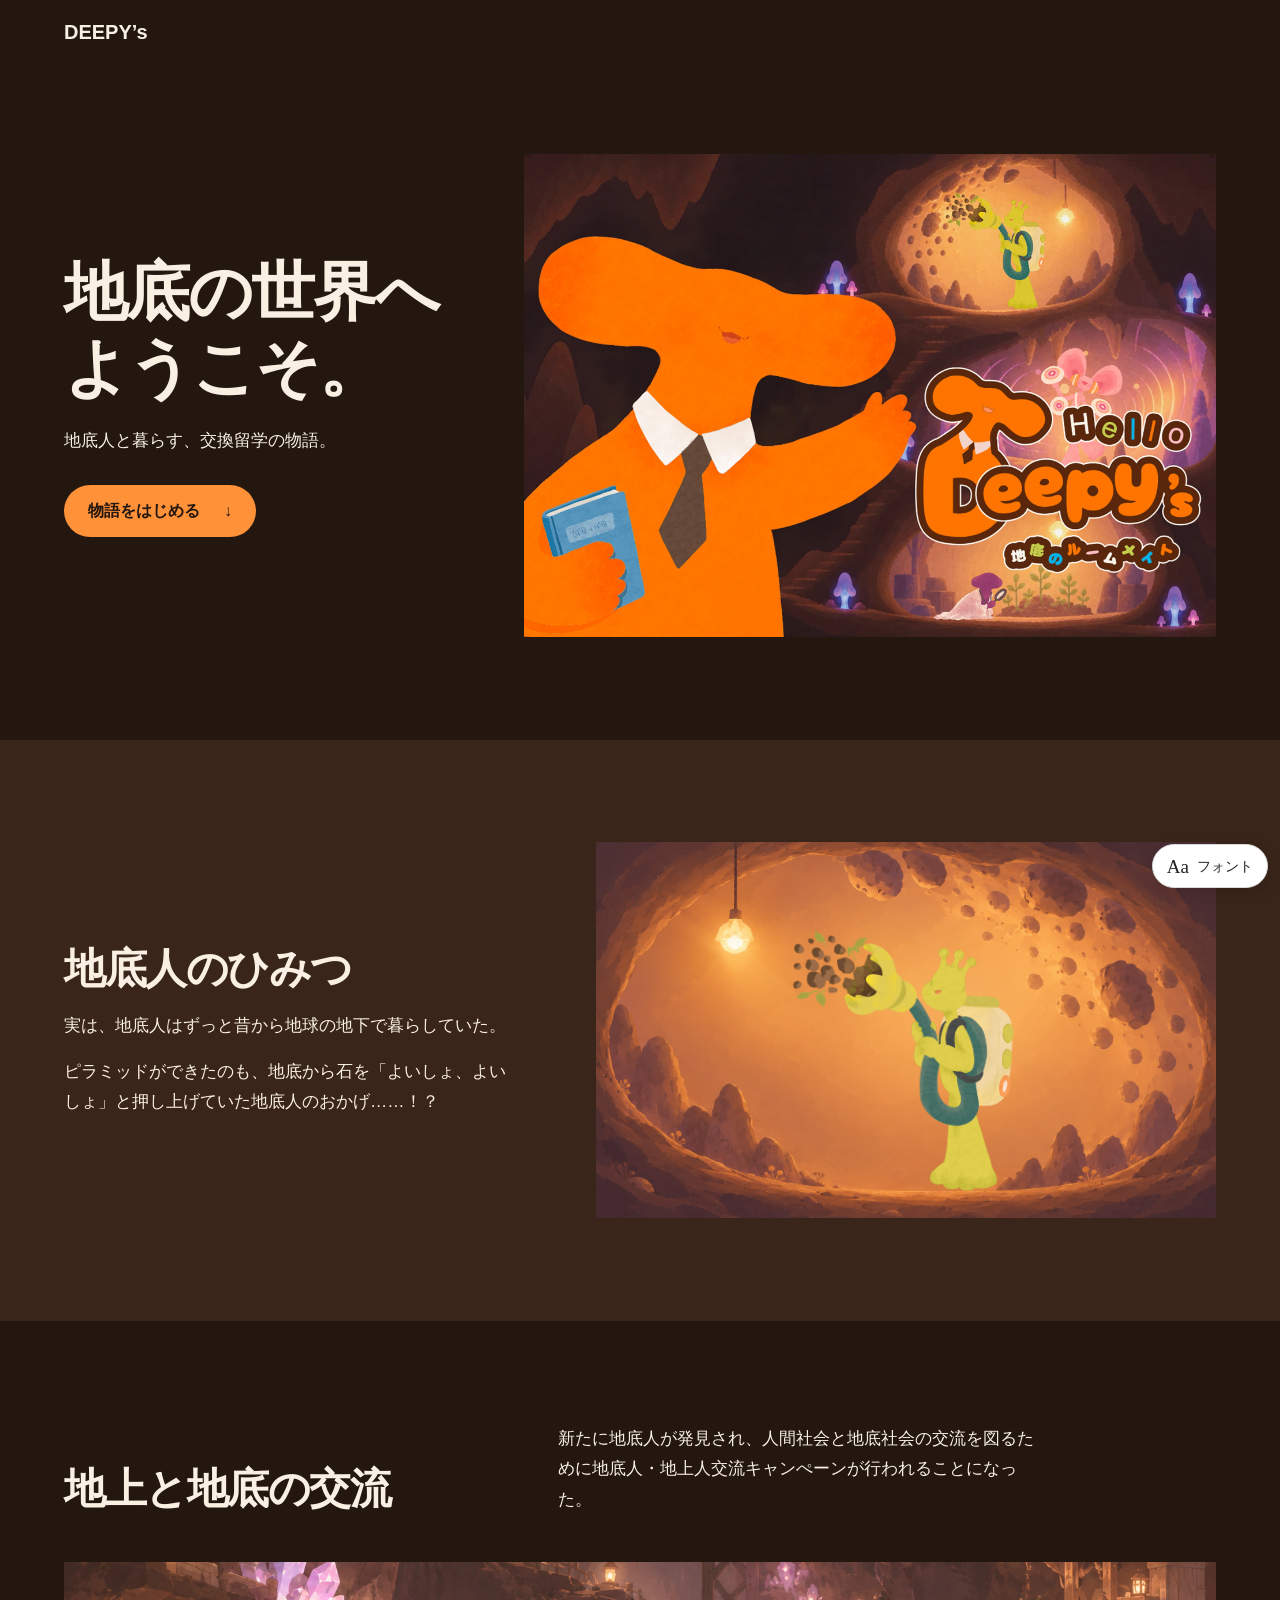
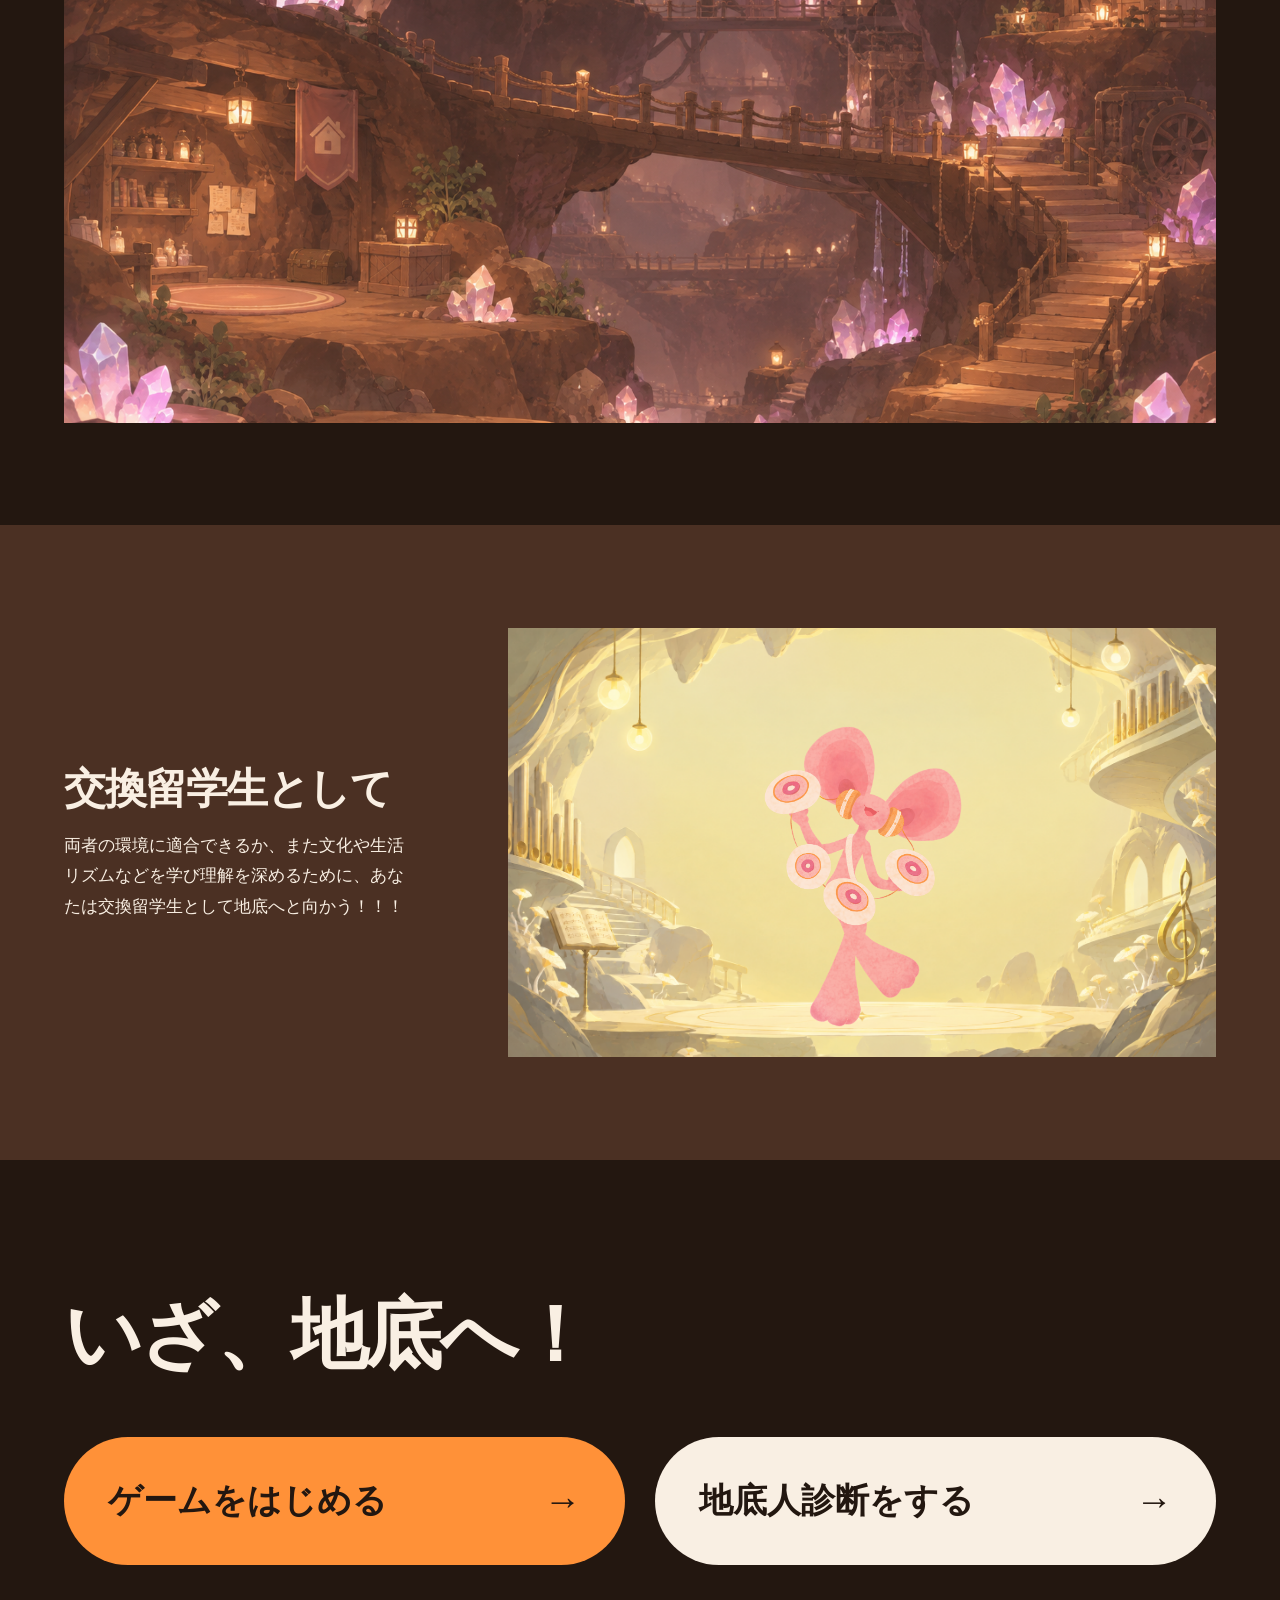
==== commit d6926180: "Revert "Merge branch 'main' of https://github.com/mayukitsuruta/deepy-s" This reverts commit d8be128" ====
--- a/lp.html
+++ b/lp.html
@@ -7,8 +7,9 @@
   <meta name="description" content="地底人と暮らす DEEPY’s。地底の物語を読んで、ゲームや地底人診断を楽しもう。" />
   <title>DEEPY’s | 地底のルームメイト</title>
   <link rel="icon" href="./images/deepy.png" />
-  <link rel="stylesheet" href="./css/fonts.css" />
-  <link rel="stylesheet" href="./css/lp.css?v=20261124-keifont" />
+  <link rel="stylesheet" href="./css/lp.css" />
+  <link rel="stylesheet" href="./css/font-preview.css?v=20261123-hover" />
+  <script src="./js/font-preview.js?v=20261123-custom-only"></script>
   <script src="./js/lp.js" defer></script>
 </head>
 
--- a/css/lp.css
+++ b/css/lp.css
@@ -9,6 +9,7 @@
   --text: clamp(16px, 1.35vw, 19px);
   --heading: clamp(30px, 3.25vw, 47px);
   --display: clamp(40px, 5vw, 72px);
+  font-family: "Hiragino Maru Gothic ProN", "Yu Gothic", "Hiragino Sans", sans-serif;
   background: var(--cave);
   color: var(--paper);
 }
--- a/css/font-preview.css
+++ b/css/font-preview.css
@@ -0,0 +1,280 @@
+@font-face {
+  font-family: "Deepys Tanuki Magic";
+  src: url("../fonts/TanukiMagic.woff2") format("woff2");
+  font-style: normal;
+  font-weight: 400;
+  font-display: swap;
+}
+
+@font-face {
+  font-family: "Deepys Dela Gothic One";
+  src: url("../fonts/DelaGothicOne-Regular.woff2") format("woff2");
+  font-style: normal;
+  font-weight: 400;
+  font-display: swap;
+}
+
+/* Custom fonts are loaded from the visitor's own files. */
+:root {
+  --preview-font-family: "Hiragino Maru Gothic ProN", "Yu Gothic", sans-serif;
+}
+
+html[data-preview-font]:not([data-preview-font="original"])[data-preview-scope="all"] body {
+  font-family: var(--preview-font-family);
+  font-synthesis: none;
+}
+
+html[data-preview-font]:not([data-preview-font="original"])[data-preview-scope="all"]
+  :is(button, input, select, textarea):not(.font-preview *) {
+  font-family: inherit;
+}
+
+html[data-preview-font]:not([data-preview-font="original"])[data-preview-scope="headings"]
+  :is(h1, h2, h3, h4, h5, h6, button, [role="button"], .nav-item, .action,
+    .wordmark, .descent-title, .chippy-dialogue-name, .diagnosis-kicker,
+    .diagnosis-question-number):not(.font-preview *) {
+  font-family: var(--preview-font-family);
+  font-synthesis: none;
+}
+
+.font-preview {
+  --preview-inset-left: max(12px, env(safe-area-inset-left));
+  --preview-inset-right: max(12px, env(safe-area-inset-right));
+  --preview-inset-bottom: max(12px, env(safe-area-inset-bottom));
+  --preview-muted: #595959;
+  --preview-outline: #d9d9d9;
+  position: fixed;
+  right: var(--preview-inset-right);
+  bottom: var(--preview-inset-bottom);
+  z-index: 900;
+  color-scheme: light;
+  color: #222;
+  font: 14px/1.5 -apple-system, BlinkMacSystemFont, "Hiragino Sans", "Yu Gothic", sans-serif;
+  letter-spacing: normal;
+  text-align: left;
+}
+
+.font-preview * {
+  box-sizing: border-box;
+}
+
+.font-preview [hidden],
+.font-preview-status:empty {
+  display: none !important;
+}
+
+.font-preview button {
+  color: inherit;
+  font: inherit;
+  cursor: pointer;
+}
+
+.font-preview-panel,
+.font-preview-toggle {
+  background: #fff;
+  border: 1px solid var(--preview-outline);
+  box-shadow: 0 4px 14px rgb(0 0 0 / 12%);
+}
+
+.font-preview-panel {
+  width: min(320px, calc(100vw - var(--preview-inset-left) - var(--preview-inset-right)));
+  max-height: calc(100dvh - var(--preview-inset-bottom) - max(12px, env(safe-area-inset-top)) - 52px);
+  overflow-y: auto;
+  overscroll-behavior: contain;
+  margin-bottom: 8px;
+  padding: 16px;
+  border-radius: 16px;
+}
+
+.font-preview-toggle {
+  display: flex;
+  align-items: center;
+  gap: 8px;
+  min-height: 44px;
+  margin-left: auto;
+  padding: 8px 14px;
+  border-radius: 999px;
+}
+
+.font-preview-monogram {
+  font: 500 19px/1 Georgia, serif;
+}
+
+.font-preview-header {
+  display: flex;
+  align-items: center;
+  justify-content: space-between;
+  gap: 8px;
+  margin-bottom: 12px;
+}
+
+.font-preview .font-preview-title {
+  margin: 0;
+  font: inherit;
+  font-size: 16px;
+  font-weight: 600;
+  letter-spacing: normal;
+}
+
+.font-preview .font-preview-close {
+  flex: 0 0 40px;
+  height: 40px;
+  padding: 0;
+  border: 0;
+  border-radius: 8px;
+  background: transparent;
+  color: var(--preview-muted);
+  font-size: 22px;
+}
+
+.font-preview fieldset {
+  min-width: 0;
+  margin: 0 0 14px;
+  padding: 0;
+  border: 0;
+}
+
+.font-preview legend {
+  margin-bottom: 6px;
+  padding: 0;
+  color: var(--preview-muted);
+  font-size: 12px;
+  font-weight: 600;
+}
+
+.font-preview-options {
+  display: grid;
+  grid-template-columns: repeat(2, minmax(0, 1fr));
+  gap: 6px;
+}
+
+.font-preview-choice,
+.font-preview-upload {
+  position: relative;
+}
+
+.font-preview-choice input,
+.font-preview-file {
+  position: absolute;
+  inset: 0;
+  z-index: 1;
+  width: 100%;
+  height: 100%;
+  margin: 0;
+  opacity: 0;
+  cursor: pointer;
+}
+
+.font-preview-choice span,
+.font-preview-upload {
+  display: flex;
+  align-items: center;
+  justify-content: center;
+  min-height: 44px;
+  padding: 6px;
+  border: 1px solid var(--preview-outline);
+  border-radius: 8px;
+  background: #fff;
+  font-size: 12px;
+  text-align: center;
+  overflow-wrap: anywhere;
+}
+
+.font-preview-choice span {
+  height: 100%;
+}
+
+.font-preview-choice input:checked + span {
+  border-color: #999;
+  background: #efefef;
+  font-weight: 600;
+}
+
+.font-preview button,
+.font-preview-choice span,
+.font-preview-upload {
+  transition: background-color 140ms ease, border-color 140ms ease,
+    box-shadow 140ms ease, color 140ms ease, transform 140ms ease;
+}
+
+@media (hover: hover) and (pointer: fine) {
+  .font-preview button:hover,
+  .font-preview-choice:hover span,
+  .font-preview-upload:hover {
+    border-color: #aaa;
+    background: #f7f7f7;
+    color: #222;
+    box-shadow: 0 2px 5px rgb(0 0 0 / 10%);
+    transform: translateY(-1px);
+  }
+
+  .font-preview .font-preview-toggle:hover {
+    box-shadow: 0 6px 18px rgb(0 0 0 / 16%);
+    transform: translateY(-2px);
+  }
+
+  .font-preview-choice:hover input:checked + span {
+    border-color: #888;
+    background: #e6e6e6;
+  }
+}
+
+.font-preview button:active,
+.font-preview-choice input:active + span,
+.font-preview-choice input:checked:active + span,
+.font-preview-upload:active {
+  border-color: #888;
+  background: #dedede;
+  box-shadow: inset 0 2px 4px rgb(0 0 0 / 12%);
+  transform: translateY(1px);
+}
+
+.font-preview .font-preview-toggle:active {
+  box-shadow: inset 0 2px 4px rgb(0 0 0 / 12%);
+  transform: translateY(1px);
+}
+
+.font-preview button:focus-visible,
+.font-preview-choice input:focus-visible + span,
+.font-preview-upload:has(:focus-visible) {
+  outline: 2px solid #555;
+  outline-offset: 2px;
+}
+
+.font-preview .font-preview-sample {
+  margin: 0 0 12px;
+  padding: 12px 8px;
+  border-radius: 8px;
+  background: #f7f7f7;
+  font-family: var(--preview-font-family);
+  font-size: 20px;
+  font-weight: 400;
+  font-synthesis: none;
+  line-height: 1.5;
+  text-align: center;
+  overflow-wrap: anywhere;
+}
+
+.font-preview .font-preview-local-note,
+.font-preview .font-preview-status {
+  margin: 7px 0 0;
+  color: var(--preview-muted);
+  font-size: 11px;
+  line-height: 1.5;
+  overflow-wrap: anywhere;
+}
+
+@media (prefers-reduced-motion: reduce) {
+  .font-preview button,
+  .font-preview-choice span,
+  .font-preview-upload {
+    transition: none;
+    transform: none !important;
+  }
+}
+
+@media print {
+  .font-preview {
+    display: none;
+  }
+}
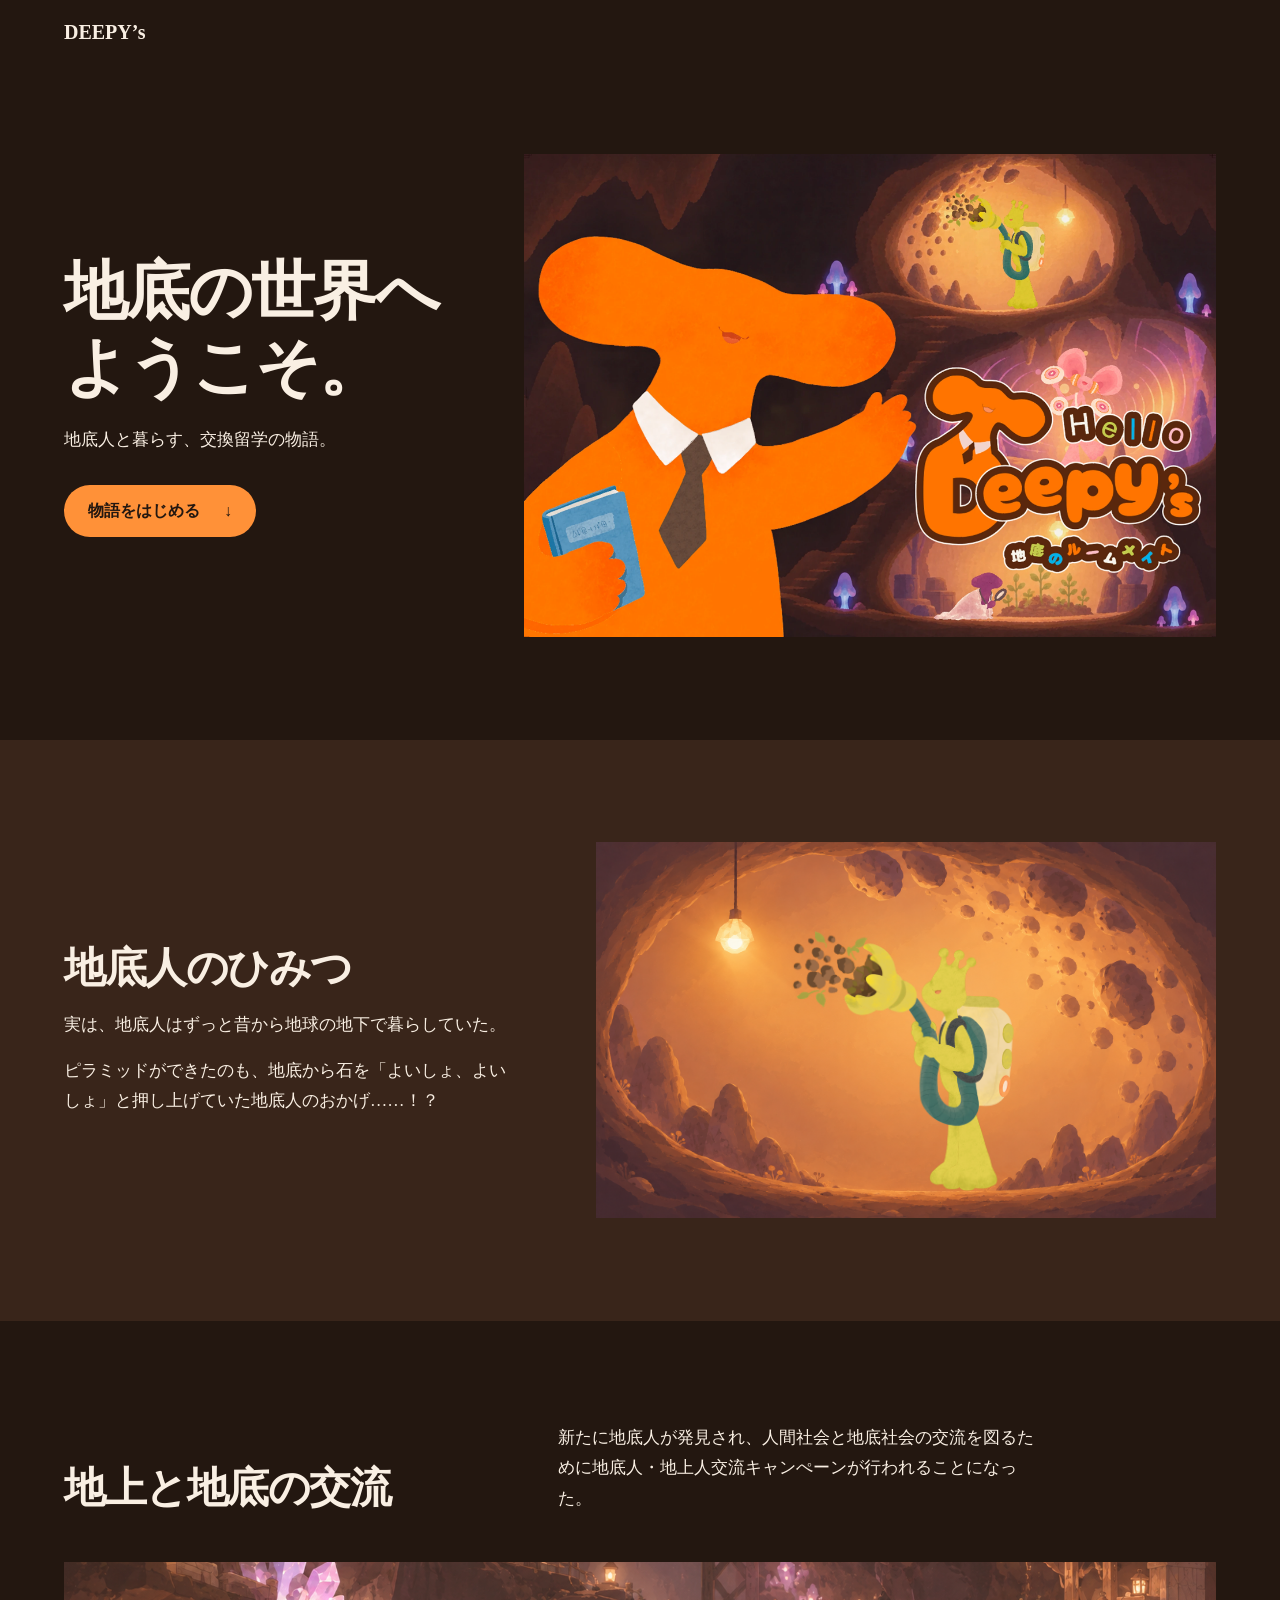
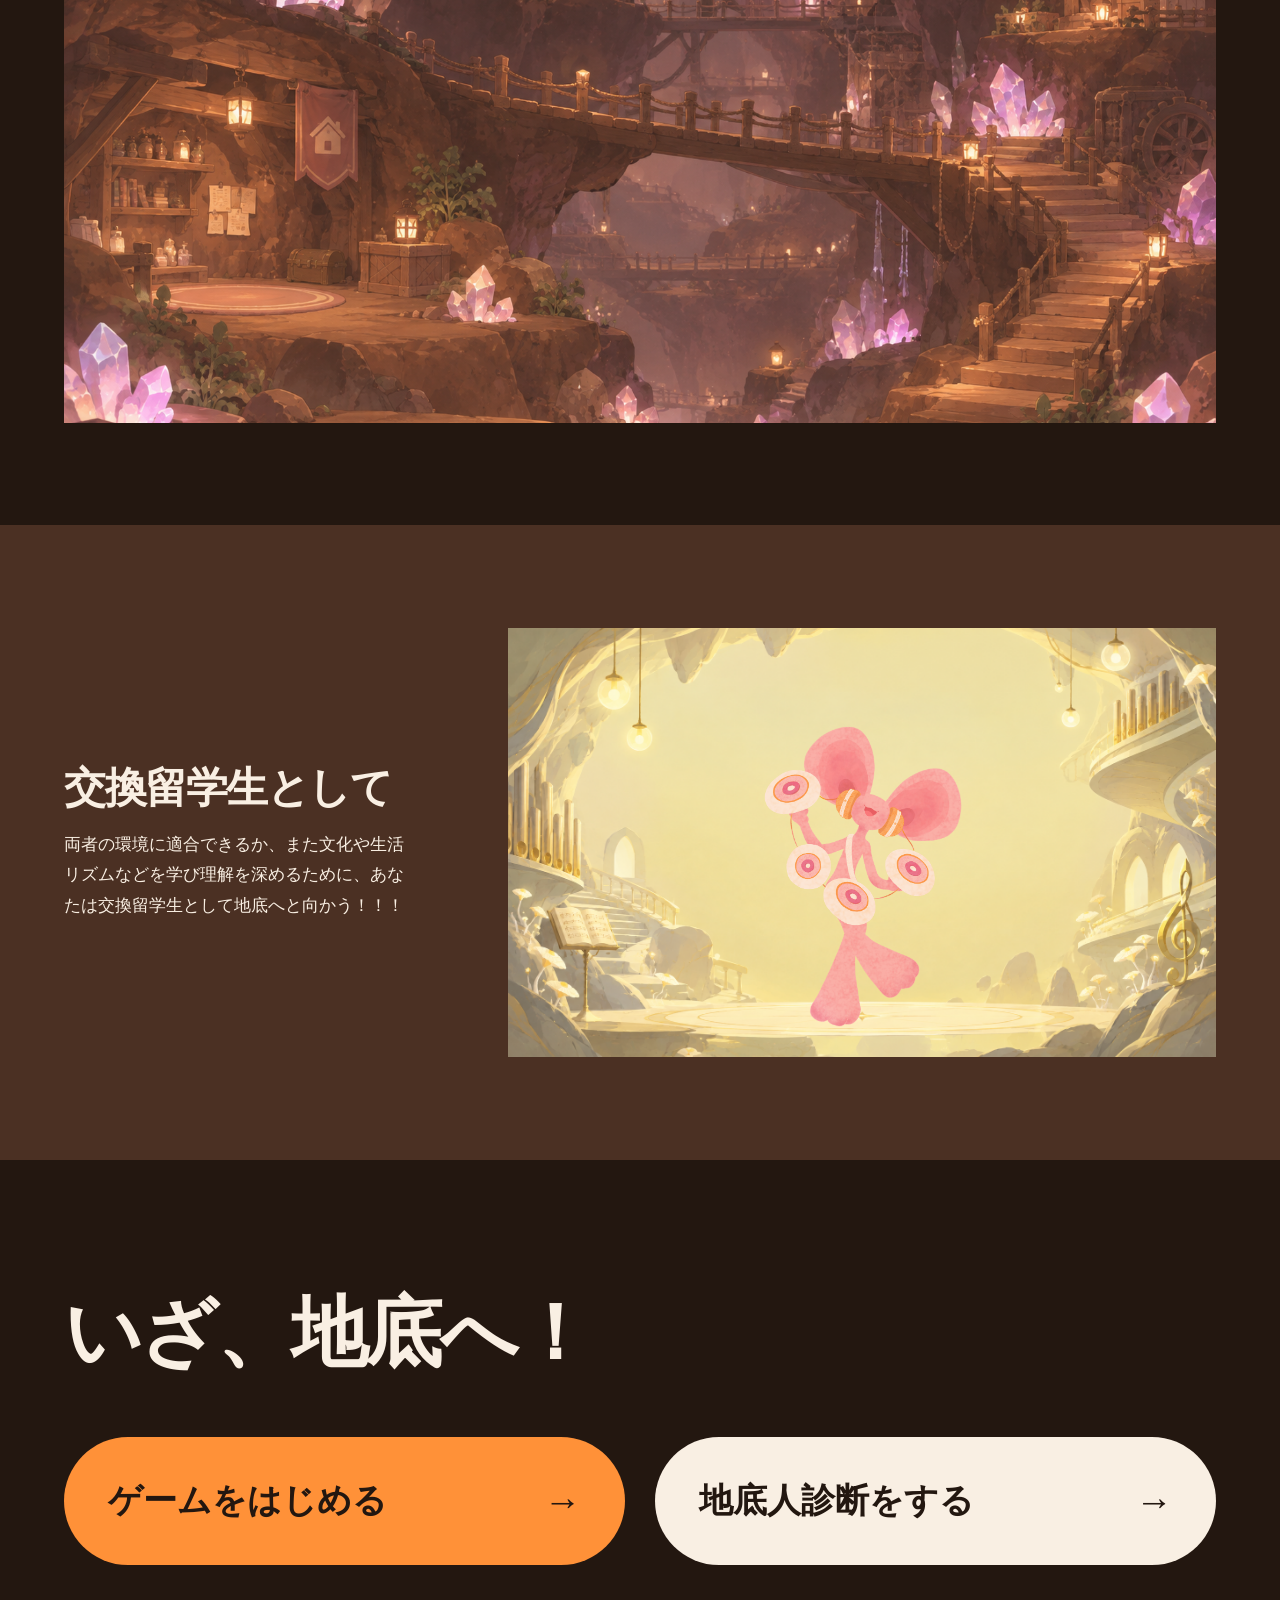
==== commit eea2be51: "カメラ・ホーム・スペース編集" ====
--- a/lp.html
+++ b/lp.html
@@ -7,15 +7,25 @@
   <meta name="description" content="地底人と暮らす DEEPY’s。地底の物語を読んで、ゲームや地底人診断を楽しもう。" />
   <title>DEEPY’s | 地底のルームメイト</title>
   <link rel="icon" href="./images/deepy.png" />
-  <link rel="stylesheet" href="./css/lp.css" />
-  <link rel="stylesheet" href="./css/font-preview.css?v=20261123-hover" />
-  <script src="./js/font-preview.js?v=20261123-custom-only"></script>
+  <link rel="stylesheet" href="./css/fonts.css" />
+  <link rel="stylesheet" href="./css/lp.css?v=20261124-keifont" />
+  <link rel="stylesheet" href="./css/responsive-menu.css" />
   <script src="./js/lp.js" defer></script>
+  <script src="./js/responsive-menu.js" defer></script>
 </head>
 
 <body>
-  <header class="masthead page-width">
+  <header class="masthead page-width responsive-menu">
     <p class="wordmark">DEEPY’s</p>
+    <img class="menu-mobile-logo responsive-menu-logo" src="./images/Deepy's-logo.png" alt="DEEPY’s" loading="lazy" />
+    <button class="responsive-menu-toggle" type="button" aria-label="メニュー" aria-expanded="false" aria-controls="landing-menu">
+      <span class="responsive-menu-icon" aria-hidden="true"></span>
+    </button>
+    <nav id="landing-menu" class="responsive-menu-panel public-menu-links" aria-label="サイトナビゲーション">
+      <a href="#story">物語を読む</a>
+      <a href="./index.html">ゲームをはじめる</a>
+      <a href="./index.html?view=diagnosis">地底人診断</a>
+    </nav>
   </header>
 
   <main>
--- a/css/lp.css
+++ b/css/lp.css
@@ -9,7 +9,6 @@
   --text: clamp(16px, 1.35vw, 19px);
   --heading: clamp(30px, 3.25vw, 47px);
   --display: clamp(40px, 5vw, 72px);
-  font-family: "Hiragino Maru Gothic ProN", "Yu Gothic", "Hiragino Sans", sans-serif;
   background: var(--cave);
   color: var(--paper);
 }
@@ -47,6 +46,17 @@
 
 .masthead {
   padding-block: 20px;
+}
+
+@media (max-width: 650px) {
+  .masthead {
+    width: auto;
+    padding-inline: var(--menu-inset);
+  }
+
+  .masthead .wordmark {
+    display: none;
+  }
 }
 
 .wordmark {
--- a/css/responsive-menu.css
+++ b/css/responsive-menu.css
@@ -0,0 +1,130 @@
+.responsive-menu-toggle,
+.menu-mobile-logo,
+.public-menu-links {
+  display: none;
+}
+
+@media (max-width: 650px) {
+  :root {
+    --menu-inset: 12px;
+    --menu-bar-padding: 6px;
+    --menu-logo-height: clamp(52px, 10dvh, 64px);
+    --menu-bar-height: calc(var(--menu-logo-height) + 2 * var(--menu-bar-padding));
+  }
+
+  :where(.responsive-menu) {
+    position: relative;
+    z-index: 40;
+  }
+
+  .responsive-menu {
+    display: flex;
+    align-items: center;
+    justify-content: space-between;
+    gap: 12px;
+    padding-block: var(--menu-bar-padding);
+  }
+
+  .responsive-menu-logo {
+    display: block;
+    width: auto;
+    height: var(--menu-logo-height);
+  }
+
+  .responsive-menu-toggle {
+    display: grid;
+    flex: none;
+    place-items: center;
+    width: 44px;
+    height: 44px;
+    padding: 0;
+    border: 0;
+    background: none;
+    color: var(--menu-icon-color, #f9efe3);
+    cursor: pointer;
+  }
+
+  .responsive-menu-icon {
+    position: relative;
+    width: 28px;
+    height: 4px;
+    background: currentColor;
+    border-radius: 2px;
+    filter: var(--menu-icon-shadow, none);
+  }
+
+  .responsive-menu-icon::before,
+  .responsive-menu-icon::after {
+    position: absolute;
+    inset: 0;
+    content: "";
+    background: currentColor;
+    border-radius: inherit;
+  }
+
+  .responsive-menu-icon::before {
+    transform: translateY(-8px);
+  }
+
+  .responsive-menu-icon::after {
+    transform: translateY(8px);
+  }
+
+  .responsive-menu-toggle[aria-expanded="true"] .responsive-menu-icon {
+    background: transparent;
+  }
+
+  .responsive-menu-toggle[aria-expanded="true"] .responsive-menu-icon::before {
+    transform: rotate(45deg);
+  }
+
+  .responsive-menu-toggle[aria-expanded="true"] .responsive-menu-icon::after {
+    transform: rotate(-45deg);
+  }
+
+  .responsive-menu-panel {
+    position: absolute;
+    inset-block-start: calc(100% + 4px);
+    inset-inline-end: var(--menu-inset);
+    box-sizing: border-box;
+    width: min(280px, calc(100vw - 40px));
+    max-height: calc(100dvh - var(--menu-bar-height) - 16px);
+    overflow-y: auto;
+    overscroll-behavior: contain;
+    padding: 8px;
+    border: 1px solid #b59272;
+    border-radius: 14px;
+    background: #2d1d14;
+    color: #f9efe3;
+    box-shadow: 0 8px 24px #1b100c80;
+  }
+
+  .responsive-menu-toggle[aria-expanded="false"] ~ .responsive-menu-panel {
+    display: none;
+  }
+
+  .public-menu-links {
+    display: grid;
+    gap: 4px;
+  }
+
+  .public-menu-links a {
+    display: flex;
+    align-items: center;
+    min-height: 44px;
+    padding-inline: 14px;
+    border-radius: 999px;
+    color: inherit;
+    font-size: 15px;
+    text-decoration: none;
+  }
+
+  .public-menu-links a:hover {
+    background: #ffebd21a;
+  }
+
+  .responsive-menu :is(button, a):focus-visible {
+    outline: 2px solid #ffbe80;
+    outline-offset: -3px;
+  }
+}
